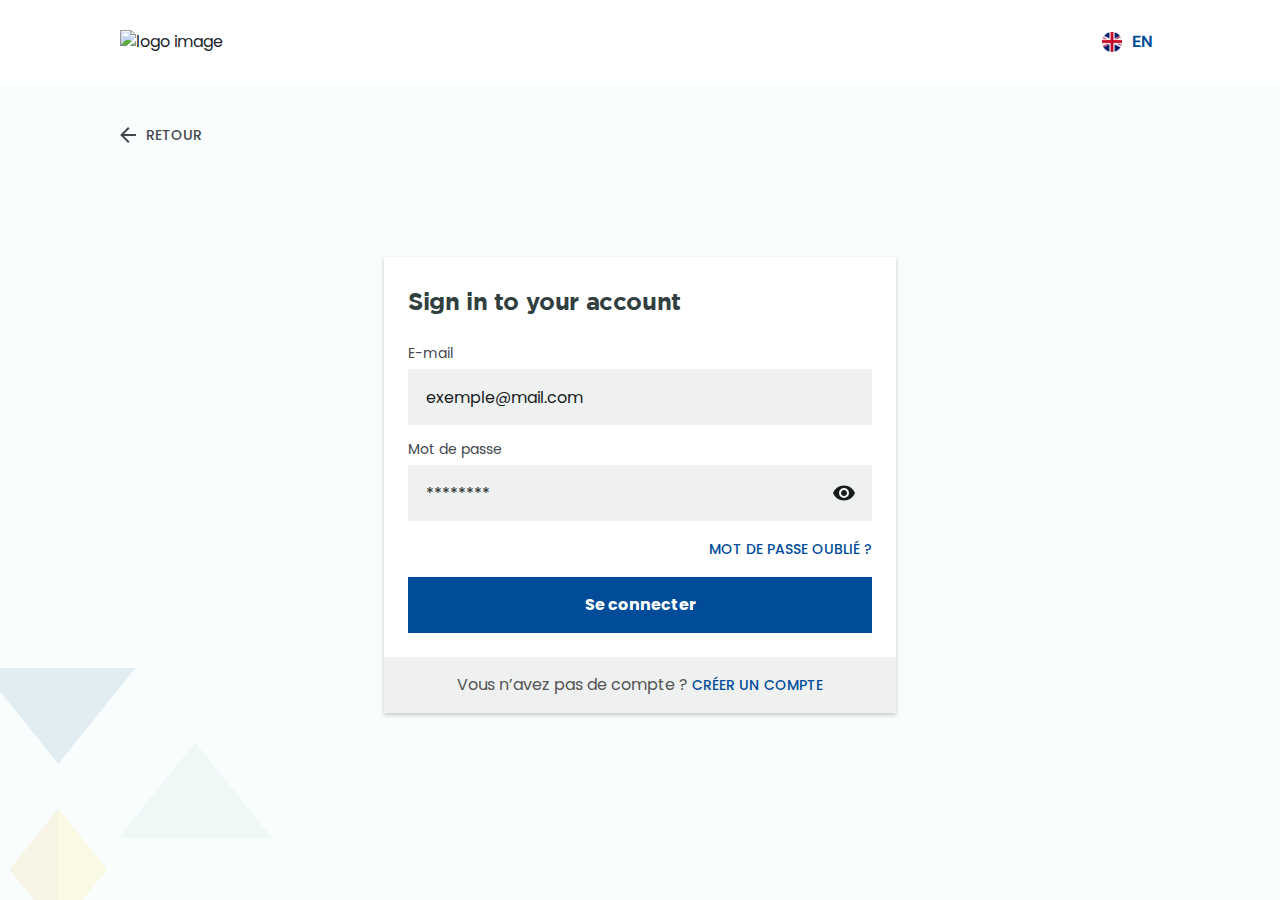
==== index.html @ 7debd629 "project init." ====
<!DOCTYPE html>
<html>
<head>
	<title>SEME CITY</title>
	<meta charset="UTF-8">
	<meta name="viewport" content="width=device-width, initial-scale=1.0">
	<link rel="stylesheet" href="css/bootstrap.min.css">
	<link rel="stylesheet" href="css/style.css">
	<link rel="icon" href="images/favicon.png">
</head>
<body>
	<header>
		<div class="full_header_row">
			<div class="logo_container">
				<img src="images/logo.svg" alt="logo image">
			</div>
			<div class="language_container">
				<div class="dropdown">
					<button class="btn dropdown-toggle" type="button" id="dropdownMenuButton" data-toggle="dropdown" aria-haspopup="true" aria-expanded="false" data-bs-toggle="dropdown">
						<img src="images/flag_en.png" alt="flag image"> EN
					</button>
					<ul class="dropdown-menu" aria-labelledby="dropdownMenuButton">
						<li>
							<a class="dropdown-item" href="javaScript:void(0);">
								<img src="images/flag_en.png" alt="flag image"> EN
							</a>
						</li>
						<li>
							<a class="dropdown-item" href="javaScript:void(0);">
								<img src="images/flag_en.png" alt="flag image"> EN
							</a>
						</li>
						<li>
							<a class="dropdown-item" href="javaScript:void(0);">
								<img src="images/flag_en.png" alt="flag image"> EN
							</a>
						</li>
						<li>
							<a class="dropdown-item" href="javaScript:void(0);">
								<img src="images/flag_en.png" alt="flag image"> EN
							</a>
						</li>
					</ul>
				</div>
			</div>
		</div>
	</header>

	<section class="sign_in_form_section">
		<div class="custom_container">
			<div class="back_button">
				<a href="#">
					<img src="images/back.svg" alt="back_arrow">
					Retour
				</a>
			</div>
		</div>
		<div class="custom_container sign_in_outter">
			<div class="sign_in_form_container">
				<div class="sign_in_form_body">
					<h3>Sign in to your account</h3>
					<form id="signInForm" method="get" action="">
						<div class="single_input_design_gray">
							<label class="form_label">E-mail</label>
							<input required class="form_input_gray" type="email" name="sign_in_email" placeholder="exemple@mail.com">
						</div>
						<div class="single_input_design_gray">
							<label class="form_label">Mot de passe</label>
							<span class="pass_hide_show">
								<img src="images/eye.svg" alt="eye icon">
							</span>
							<input required class="form_input_gray" type="password" name="sign_in_password" placeholder="********">
						</div>
						<div class="forgot_pass">
							<a href="#">Mot de passe oublié ?</a>
						</div>
						<div class="form_submit_button_or_reset">
							<button type="submit" class="btn submit_button">Se connecter</button>
						</div>
					</form>
				</div>
				<div class="sign_in_form_footer">
					<p>Vous n’avez pas de compte ? <a href="sign-up.html">Créer un compte</a></p>
				</div>
			</div>
		</div>
	</section>

	<script src="js/jquery.min.js"></script>
	<script src="js/popper.min.js"></script>
	<script src="js/bootstrap.min.js"></script>
	<script src="js/jquery.validate.min.js"></script>
	<script src="js/select2.min.js"></script>
	<script src="js/custom.js"></script>

	<script>
		$("#signInForm").validate({
			rules: {
				sign_in_email: {
					required: true,
					email: true
				},
				sign_in_password: {
					required: true
				}
			},
			messages: {
				sign_in_email: {
					required: "This field is required",
					email: "Please enter a valid email address"
				},
				sign_in_password: "This field is required",
			}
		});
	</script>
</body>
</html>
---- css/style.css ----
/*common css start*/
@import url('https://fonts.googleapis.com/css2?family=DM+Sans&family=Poppins&display=swap');

@font-face {
    font-family: 'Gotham';
    src: url('../fonts/Gotham-Bold.eot');
    src: url('../fonts/Gotham-Bold.eot?#iefix') format('embedded-opentype'),
    url('../fonts/Gotham-Bold.woff2') format('woff2'),
    url('../fonts/Gotham-Bold.woff') format('woff'),
    url('../fonts/Gotham-Bold.ttf') format('truetype');
    font-weight: bold;
    font-style: normal;
    font-display: swap;
}
* {
    box-sizing: border-box;
    margin: 0px;
    padding: 0px;
}
body, h1, h2, h3, h4, h5, h6, ul, li, p, a, span {
    margin: 0px;
    padding: 0px;
}
body {
    -webkit-font-smoothing: antialiased;
    -moz-font-smoothing: antialiased;
    -font-smoothing: antialiased;
    font-family: 'Poppins', sans-serif;
    background-color: #FAFDFD;
    position: relative;
    z-index: 1;
    min-height: 100vh;
}
body:after {
    content: "";
    position: absolute;
    bottom: 0px;
    left: 0;
    background-image: url(../images/logo_bg.png);
    z-index: -1;
    width: 273px;
    height: 232px;
}
a, button, input[type=submit], select {
    cursor: pointer;
}
a, a:hover, a:focus, 
button, button:hover, button:focus,
input, input:hover, input:focus, 
textarea, textarea:hover, textarea:focus,
select, select:hover, select:focus{
    outline: 0;
    box-shadow: none;
    text-decoration: none;
}
ul, ol, li{
    list-style: none;
}
img{
    max-width: 100%;
    display: block;
}
.custom_container {
    width: 100%;
    max-width: 1088px;
    padding-right: 24px;
    padding-left: 24px;
    margin-right: auto;
    margin-left: auto;
}
.single_input_design_gray {
    position: relative;
}
.form_input_gray {
    font-size: 16px;
    line-height: 24px;
    color: #191C1D;
    padding: 0px 16px;
    height: 56px;
    width: 100%;
    background: #EFF1F1;
    border: 2px solid transparent;
}
.form_input_gray:focus {
    border-color: #004C99;
}
label.form_label {
    font-weight: 400;
    font-size: 14px;
    line-height: 16px;
    color: #42474E;
    margin: 16px 0px 8px;
}
label.form_label span.required_mark {
    color: #DA1E28;
}
input.form_input_gray[type="password"] {
    padding-right: 72px;
}
.pass_hide_show {
    position: absolute;
    top: 42px;
    right: 2px;
    height: 52px;
    width: 52px;
    display: flex;
    align-items: center;
    justify-content: center;
    border: none;
    outline: none;
    box-shadow: none;
    background-color: transparent;
}
.pass_hide_show.show:before {
    content: "/";
    position: absolute;
    top: 0;
    bottom: 0;
    left: 0;
    right: 0;
    display: flex;
    align-items: center;
    justify-content: center;
    font-size: 20px;
    font-weight: 700;
    color: #191c1d;
}
.form_input_gray::-webkit-input-placeholder {
  color: #191C1D;
}
.form_input_gray:-ms-input-placeholder {
  color: #191C1D;
}
.form_input_gray::placeholder {
  color: #191C1D;
}
.form_submit_button_or_reset .submit_button {
    padding: 0px 16px;
    width: 100%;
    height: 56px;
    background-color: #004C99;
    border-radius: 0px;
    font-weight: 700;
    font-size: 16px;
    color: #FFFFFF;
    border: 2px solid #004C99;
}
.form_submit_button_or_reset .to_log_in_btn {
    padding: 0px 16px;
    width: 100%;
    height: 56px;
    background-color: transparent;
    border-radius: 0px;
    font-weight: 700;
    font-size: 16px;
    color: #004C99;
    border: 2px solid #004C99;
}
label.error {
    font-weight: 400;
    font-size: 14px;
    line-height: 16px;
    color: #DA1E28;
    margin: 8px 0px 0px;
    display: block;
}
/*common css end*/


/*header css start*/
header {
    background-color: #ffffff;
}
.full_header_row {
    display: flex;
    align-items: center;
    justify-content: space-between;
    padding: 24px;
    max-width: 1088px;
    margin: auto;
}
.dropdown-menu {
    padding: 5px;
    margin: 0;
    width: auto;
    min-width: auto;
    left: auto !important;
    right: 0;
}
.dropdown-menu li .dropdown-item {
    display: flex;
    align-items: center;
    padding: 7px;
    font-family: 'DM Sans', sans-serif;
}
.dropdown-menu li .dropdown-item img {
    max-width: 20px;
    margin-right: 10px;
}
.dropdown-toggle {
    display: flex;
    align-items: center;
    padding: 7px;
    font-family: 'DM Sans', sans-serif;
    font-weight: 700;
    font-size: 16px;
    line-height: 21px;
    color: #014D98;
    background-color: transparent !important;
    outline: none !important;
    border: none !important;
    box-shadow: none !important;
    margin-left: auto;
}
.dropdown-toggle::after {
    display: none;
}
.dropdown-toggle img {
    max-width: 20px;
    margin-right: 10px;
}
/*header css end*/

/*back button css start*/
.back_button {
    padding: 40px 0px;
}
.back_button a {
    display: flex;
    align-items: center;
    font-style: normal;
    font-weight: 500;
    font-size: 14px;
    line-height: 24px;
    text-transform: uppercase;
    color: #42474E;
    position: relative;
    z-index: 1;
}
.back_button a img {
    margin-right: 10px;
    max-width: 16px;
    max-height: 16px;
}
/*back button css end*/

/*sign in form css start*/
.sign_in_outter {
    padding-top: 110px;
    padding-bottom: 110px;
}
.sign_in_form_body h3 {
    font-family: 'Gotham';
    font-weight: 700;
    font-size: 24px;
    line-height: 40px;
    letter-spacing: -0.4px;
    color: #313F41;
    margin-bottom: 8px;
}
.sign_in_form_container {
    display: block;
    width: 100%;
    max-width: 512px;
    background: #FFFFFF;
    box-shadow: 0px 2px 4px rgba(68, 82, 82, 0.3);
    margin: auto;
}
.sign_in_form_container .sign_in_form_body {
    padding: 24px;
}
.sign_in_form_container .sign_in_form_footer {
    padding: 16px;
    background: #EFF1F1;
    text-align: center;
}
.sign_in_form_container .sign_in_form_footer p {
    font-weight: 400;
    font-size: 16px;
    line-height: 24px;
    color: #545454;
}
.sign_in_form_container .sign_in_form_footer p a {
    font-weight: 500;
    font-size: 14px;
    line-height: 24px;
    letter-spacing: 0.1px;
    text-transform: uppercase;
    color: #004C99;
}
.forgot_pass {
    text-align: right;
    margin: 16px 0px;
}
.forgot_pass a {
    font-weight: 500;
    font-size: 14px;
    line-height: 24px;
    letter-spacing: inherit;
    text-transform: uppercase;
    color: #004C99;
}
/*sign in form css end*/

/*welcome section css start*/
.welcome_outter {
    position: relative;
    top: -64px;
    max-width: 704px;
    padding-left: 8px;
    padding-right: 8px;
}
.custom_container.welcome_outter{
    padding-left: 8px;
    padding-right: 8px;
}
.welcome_outter .custom_row {
    display: flex;
    margin-left: -8px;
    margin-right: -8px;
    flex-wrap: wrap;
}
.welcome_outter .custom_col_12 {
    flex: 0 0 100%;
    max-width: 100%;
    width: 100%;
    padding-left: 8px;
    padding-right: 8px;
}
.welcome_outter .custom_col_6 {
    flex: 0 0 50%;
    max-width: 50%;
    width: 50%;
    padding-left: 8px;
    padding-right: 8px;
}
.welcome_content {
    text-align: center;
}
.welcome_content h3 {
    font-weight: 600;
    font-size: 24px;
    line-height: 32px;
    color: #000000;
    margin-bottom: 16px;
}
.welcome_content p {
    font-weight: 400;
    font-size: 16px;
    line-height: 24px;
    color: #002245;
    margin-bottom: 32px;
}

.acc_type_card {
    display: flex;
    flex-direction: column;
    align-items: center;
    padding: 40px 8px;
    background: #FFFFFF;
    border: 2px solid #E6F3FF;
    border-radius: 24px;
    text-align: center;
}
.acc_type_card img {
    width: 120px;
    height: 120px;
    margin-bottom: 24px;
}
.acc_type_card h4 {
    font-style: normal;
    font-weight: 600;
    font-size: 24px;
    line-height: 32px;
    color: #42474E;
    margin-bottom: 8px;
}
.acc_type_card p {
    font-weight: 400;
    font-size: 16px;
    line-height: 24px;
    color: #191C1D;
}
/*welcome section css end*/




/*select2 css start*/
.select2.select2-container {
    width: 100% !important;
}

.select2-selection--single {
    display: table !important;
    width: 100%;
}
.select2-selection--single .select2-selection__rendered {
    font-size: 16px !important;
    line-height: 24px !important;
    color: #191C1D !important;
    padding: 14px 40px 14px 16px !important;
    height: 56px !important;
    width: 100% !important;
    background: #FFFFFF !important;
    border: 2px solid transparent !important;
    border-bottom-color: #5C5F5F !important;
    background-image: url(../images/down.svg) !important;
    background-position: center right 16px !important;
    background-repeat: no-repeat !important;
    display: table !important;
}
.select2-selection--single:focus .select2-selection__rendered {
    border-bottom-color: #004C99 !important;
}
.select2-selection--single .select2-selection__arrow {
    display: none !important;
}
.select2-selection--multiple {
    display: flex !important;
    flex-direction: column-reverse !important;
    position: relative !important;
}
.select2.select2-container .selection .select2-selection {
    border: none !important;
    outline: none !important;
    background: transparent !important;
    padding: 0px !important;
}
.select2-selection--multiple span.select2-search textarea {
    font-size: 16px !important;
    line-height: 24px;
    color: #191C1D;
    padding: 16px 40px 16px 16px !important;
    height: 56px !important;
    width: 100% !important;
    background: #FFFFFF !important;
    border: 2px solid transparent !important;
    border-bottom-color: #5C5F5F !important;
    margin: 0px 0px 16px !important;
    background-image: url(../images/down.svg) !important;
    background-position: center right 16px !important;
    background-repeat: no-repeat !important;
}
.select2-selection__rendered {
    display: flex !important;
    flex-wrap: wrap !important;
    align-items: center;
}
.select2-selection--multiple .select2-selection__rendered:before {
    content: "Sélectionnés";
    display: block;
    font-weight: 700;
    font-size: 16px;
    line-height: 24px;
    color: #42474E;
    width: 100%;
    margin-top: 24px;
    margin-bottom: 8px;
}
.select2-selection__rendered li {
    display: flex !important;
    flex-direction: row-reverse !important;
    align-items: center;
    padding: 2px 16px !important;
    height: auto !important;
    background: rgba(200, 219, 237, 0.5) !important;
    border-radius: 4px !important;
    border: none !important;
    margin: 0px 12px 16px 0px !important;
}
.select2-selection__rendered li .select2-selection__choice__remove {
    position: relative !important;
    border: none !important;
    background: transparent !important;
    color: #002F64 !important;
    font-size: 24px !important;
    padding: 0px 5px !important;
}
.select2-selection__rendered li .select2-selection__choice__display{
    font-weight: 400;
    font-size: 14px !important;
    line-height: 20px !important;
    color: #191C1D !important;
    padding: 0px 5px !important;
}
.option_dropdown_container .select2-container {
    top: 108px !important;
}
.option_dropdown_container .select2-container .select2-dropdown {
    border: none !important;
    border-radius: 0 !important;
    background: #FFFFFF !important;
    box-shadow: 0px 3px 5px rgba(49, 63, 65, 0.15), 0px 0px 1px rgba(49, 63, 65, 0.05) !important;
    border-radius: 8px !important;
    overflow: hidden !important;
}
.option_dropdown_container .select2-results__options::-webkit-scrollbar {
  width: 0px;
}
.option_dropdown_container .select2-results__options::-webkit-scrollbar-track {
  background: #f1f1f1;
}
.option_dropdown_container .select2-results__options::-webkit-scrollbar-thumb {
  background: #888;
}
.option_dropdown_container .select2-results__options::-webkit-scrollbar-thumb:hover {
  background: #555;
}
.option_dropdown_container .select2-results__options {
    max-height: 120px !important;
}
.option_dropdown_container .select2-results__options li {
    font-weight: 400;
    font-size: 14px;
    line-height: 16px;
    padding: 12px 40px 12px 16px !important;
    color: #5C5F5F !important;
    background-color: #FFFFFF !important;
    background-image: url(../images/radio.svg) !important;
    background-position: center right 16px !important;
    background-repeat: no-repeat !important;
}
.option_dropdown_container .select2-results__options li.select2-results__option--selected {
    background-color: #E8F1FF !important;
    background-image: url(../images/radio_selected.svg) !important;
    background-position: center right 16px !important;
    background-repeat: no-repeat !important;
}
.option_dropdown_container .select2-results__options li.select2-results__option.select2-results__message {
    background-image: none !important;
    text-align: center;
}
/*select2 css end*/

/*form side content css start*/
.form_personnel, .form_entreprise, .form_common {
    padding-bottom: 110px;
}
.form_personnel .custom_container, .form_entreprise .custom_container, .form_common .custom_container {
    padding-right: 52px;
    padding-left: 52px;
    max-width: 1144px;
}
.form_personnel .custom_row, .form_entreprise .custom_row, .form_common .custom_row {
    display: flex;
    flex-wrap: wrap;
    margin-right: -52px;
    margin-left: -52px;
}
.form_personnel .custom_col_5, .form_entreprise .custom_col_5, .form_common .custom_col_5 {
    padding-right: 52px;
    padding-left: 52px;
    flex: 0 0 46%;
    max-width: 46%;
}
.form_personnel .custom_col_7, .form_entreprise .custom_col_7, .form_common .custom_col_7 {
    padding-right: 52px;
    padding-left: 52px;
    flex: 0 0 54%;
    max-width: 54%;
}

.form_side_content h2 {
    font-weight: 700;
    font-size: 40px;
    line-height: 56px;
    color: #191C1D;
}
.form_side_content h3 {
    font-weight: 600;
    font-size: 24px;
    line-height: 32px;
    color: #191C1D;
    margin-top: 40px;
}
.form_side_content ul {
    margin-top: 8px;
}
.form_side_content ul li {
    margin-top: 32px;
    padding-left: 40px;
    position: relative;
}
.form_side_content ul li:after {
    content: "";
    background-image: url(../images/bullet.svg);
    height: 24px;
    width: 24px;
    position: absolute;
    left: 0px;
    top: 4px;
}
.form_side_content ul li h4 {
    font-weight: 600;
    font-size: 24px;
    line-height: 32px;
    color: #42474E;
}
.form_side_content ul li p {
    font-weight: 400;
    font-size: 16px;
    line-height: 24px;
    color: #191C1D;
    margin-top: 16px;
}
.form_side_content p {
    font-weight: 400;
    font-size: 16px;
    line-height: 24px;
    color: #191C1D;
    margin-top: 16px;
    margin-bottom: 24px;
}
.form_personnel .form_submit_button_or_reset, .form_entreprise .form_submit_button_or_reset, .form_common .form_submit_button_or_reset {
    margin-top: 24px;
}
h5.form_title {
    font-weight: 700;
    font-size: 16px;
    line-height: 24px;
    color: #42474E;
    margin-top: 40px;
}
.form_personnel label.form_label, .form_entreprise label.form_label, .form_common label.form_label {
    margin-top: 24px;
}
.hide_desktop {
    display: none;
}
.hide_mobile {
    display: block;
}

.form_personnel.step_one {
    position: relative;
    top: -64px;
}
.form_side_content h2.hide_desktop + h3 {
    margin-top: 64px;
}
.form_personnel .pass_hide_show,
.form_entreprise .pass_hide_show {
    top: 50px;
}

.custom_form_row {
    display: flex;
    flex-wrap: wrap;
    margin-left: -8px;
    margin-right: -8px;
}
.custom_form_col_6 {
    flex: 0 0 50%;
    max-width: 50%;
    padding-left: 8px;
    padding-right: 8px;
}
.custom_form_col_12 {
    flex: 0 0 100%;
    max-width: 100%;
    padding-left: 8px;
    padding-right: 8px;
}

.custom_checkbox {
    padding: 24px 0px 0px;
}
.custom_checkbox input[type="checkbox"] {
    position: absolute;
    visibility: hidden;
    opacity: 0;
    height: 0px;
    width: 0px;
}
.custom_checkbox input[type="checkbox"] + label.form_label {
    margin: 0px;
    padding-left: 40px;
    font-weight: 400;
    font-size: 16px;
    line-height: 24px;
    color: #42474E;
    position: relative;
    display: block;
    cursor: pointer;
}
.custom_checkbox input[type="checkbox"] + label.form_label:after {
    content: "";
    position: absolute;
    top: 0px;
    left: 0px;
    height: 24px;
    width: 24px;
    border: 1.5px solid #42474E;
    border-radius: 4px;
}
.custom_checkbox input[type="checkbox"]:checked + label.form_label:after {
    background-image: url(../images/checkbox_check.svg);
    background-size: 18px;
    background-repeat: no-repeat;
    background-position: center;
}
.confidential {
    font-weight: 500;
    font-size: 14px;
    line-height: 24px;
    letter-spacing: 0.1px;
    text-transform: uppercase;
    color: #004C99;
    margin-left: 40px;
    margin-top: 16px;
    display: table;
}

.personnel_step_two form, .common_step_three form {
    background-color: #F2F9FF;
    border-radius: 8px;
    padding: 0px 16px 24px;
    margin: 0px -8px;
}

.custom_checkbox_list {
    margin-top: 8px;
    display: flex;
    flex-wrap: wrap;
}
.custom_checkbox_list input[type="checkbox"] {
    display: none;
}
.custom_checkbox_list input[type="checkbox"] + label {
    margin: 0px 12px 12px 0px !important;
    height: 40px;
    border: 2px solid #C8DBED;
    padding: 8px 16px;
    border-radius: 4px;
    font-weight: 400;
    font-size: 14px;
    line-height: 20px;
    color: #191C1D;
    display: flex;
    align-items: center;
    justify-content: center;
}
.custom_checkbox_list input[type="checkbox"] + label:last-child {
    margin-right: 0px !important;
}
.custom_checkbox_list input[type="checkbox"]:checked + label {
    background-color: rgba(200, 219, 237, 0.5);
}
/*form side content css end*/




/*responsive css start*/
@media (max-width: 1365px) {
    .sign_in_outter {
        padding-top: 70px;
        padding-bottom: 70px;
    }
    .form_personnel, .form_entreprise, .form_common {
        padding-bottom: 70px;
    }
    .form_personnel .custom_container,
    .form_entreprise .custom_container,
    .form_common .custom_container {
        padding-right: 24px;
        padding-left: 24px;
        max-width: 1088px;
    }
    .form_personnel .custom_row,
    .form_entreprise .custom_row,
    .form_common .custom_row {
        margin-right: -24px;
        margin-left: -24px;
    }
    .form_personnel .custom_col_5,
    .form_entreprise .custom_col_5,
    .form_common .custom_col_5 {
        padding-right: 24px;
        padding-left: 24px;
    }
    .form_personnel .custom_col_7,
    .form_entreprise .custom_col_7,
    .form_common .custom_col_7 {
        padding-right: 24px;
        padding-left: 24px;
    }
}
@media (max-width: 991px) {
    body:after {
        display: none;
    }
    .pass_hide_show {
        height: 32px;
        width: 32px;
    }
    .form_personnel .pass_hide_show,
    .form_entreprise .pass_hide_show {
        top: 42px;
    }
    input.form_input_gray[type="password"] {
        padding-right: 48px;
    }
    .form_input_gray {
        height: 36px;
    }
    .back_button {
        padding: 20px 0px;
    }
    .custom_container {
        padding-right: 16px;
        padding-left: 16px;
    }
    .sign_in_outter {
        padding-top: 50px;
        padding-bottom: 50px;
    }
    .full_header_row {
        padding: 16px;
    }
    .logo_container img {
        max-height: 26px;
    }
    .sign_in_form_container .sign_in_form_body {
        padding: 24px 16px;
    }
    .welcome_outter {
        top: 0px;
    }
    .form_personnel.step_one {
        top: 0;
    }
    .form_side_content h2.hide_desktop + h3 {
        margin-top: 0px;
    }
    .select2-selection--single .select2-selection__rendered,
    .select2-selection--multiple span.select2-search textarea {
        padding: 4px 40px 4px 16px !important;
        height: 36px !important;
    }
    .option_dropdown_container .select2-container {
        top: 80px !important;
    }
    .form_personnel, .form_entreprise, .form_common {
        padding-bottom: 50px;
    }
    .form_personnel .custom_container,
    .form_entreprise .custom_container,
    .form_common .custom_container {
        padding-right: 16px;
        padding-left: 16px;
    }
    .form_personnel .custom_row,
    .form_entreprise .custom_row,
    .form_common .custom_row {
        margin-right: -16px;
        margin-left: -16px;
    }
    .form_personnel .custom_col_5,
    .form_entreprise .custom_col_5,
    .form_common .custom_col_5 {
        padding-right: 16px;
        padding-left: 16px;
    }
    .form_personnel .custom_col_7,
    .form_entreprise .custom_col_7,
    .form_common .custom_col_7 {
        padding-right: 16px;
        padding-left: 16px;
    }
    .form_side_content h2 {
        font-size: 24px;
        line-height: 32px;
    }
    .form_side_content h3 {
        font-size: 16px;
        line-height: 24px;
        margin-top: 24px;
    }
    .form_side_content ul {
        margin-top: 0px;
        margin-bottom: 24px;
    }
    .form_side_content ul li {
        margin-top: 16px;
    }
    .form_side_content ul li h4 {
        font-size: 16px;
        line-height: 24px;
    }
    .form_side_content ul li p {
        font-size: 14px;
        line-height: 20px;
        margin-top: 8px;
    }
    .form_side_content p {
        font-size: 14px;
        line-height: 20px;
        margin-top: 8px;
    }
    .form_personnel label.form_label, .form_entreprise label.form_label, .form_common label.form_label {
        margin-top: 16px;
    }
    .form_personnel .form_submit_button_or_reset, .form_entreprise .form_submit_button_or_reset, .form_common .form_submit_button_or_reset {
        margin-top: 16px;
    }
    .personnel_step_two form, .common_step_three form {
        padding: 0px 16px 16px;
    }
}
@media (max-width: 767px) {
    .custom_container.welcome_outter {
        padding-left: 16px;
        padding-right: 16px;
    }
    .welcome_outter .custom_row {
        margin-left: -16px;
        margin-right: -16px;
    }
    .welcome_outter .custom_col_12, .welcome_outter .custom_col_6 {
        flex: 0 0 100%;
        max-width: 100%;
        width: 100%;
        padding-left: 16px;
        padding-right: 16px;
    }
    .acc_type_card {
        margin: 10px 0px;
    }
    .form_personnel .custom_col_5,
    .form_entreprise .custom_col_5,
    .form_common .custom_col_5 {
        flex: 0 0 100%;
        max-width: 100%;
    }
    .form_personnel .custom_col_7,
    .form_entreprise .custom_col_7,
    .form_common .custom_col_7 {
        flex: 0 0 100%;
        max-width: 100%;
    }
    .custom_form_col_6 {
        flex: 0 0 100%;
        max-width: 100%;
    }
    h5.form_title {
        margin-top: 24px;
    }
    .hide_desktop {
        display: block;
    }
    .hide_mobile {
        display: none;
    }
    .form_side_content h2.hide_desktop + h3 {
        margin-top: 24px;
    }
}
@media (max-width: 575px) {
    .sign_in_outter {
        padding-top: 30px;
        padding-bottom: 30px;
    }
    .sign_in_form_body h3 {
        font-size: 16px;
        line-height: 24px;
        margin-bottom: 0px;
    }
    .forgot_pass a {
        font-size: 10px;
    }
    .sign_in_form_container .sign_in_form_footer p {
        font-size: 12px;
    }
    .sign_in_form_container .sign_in_form_footer p a {
        font-size: 10px;
    }
    .welcome_content {
        text-align: left;
    }
    .welcome_content h3 {
        font-size: 16px;
        line-height: 24px;
    }
    .welcome_content p {
        font-size: 14px;
        line-height: 20px;
        margin-bottom: 8px;
    }
    .acc_type_card img {
        width: 56px;
        height: 56px;
        margin-bottom: 16px;
    }
    .acc_type_card h4 {
        font-size: 16px;
        line-height: 24px;
    }
    .acc_type_card p {
        font-size: 14px;
        line-height: 20px;
    }
    .form_personnel {
        padding-bottom: 30px;
    }
}
/*responsive css end*/
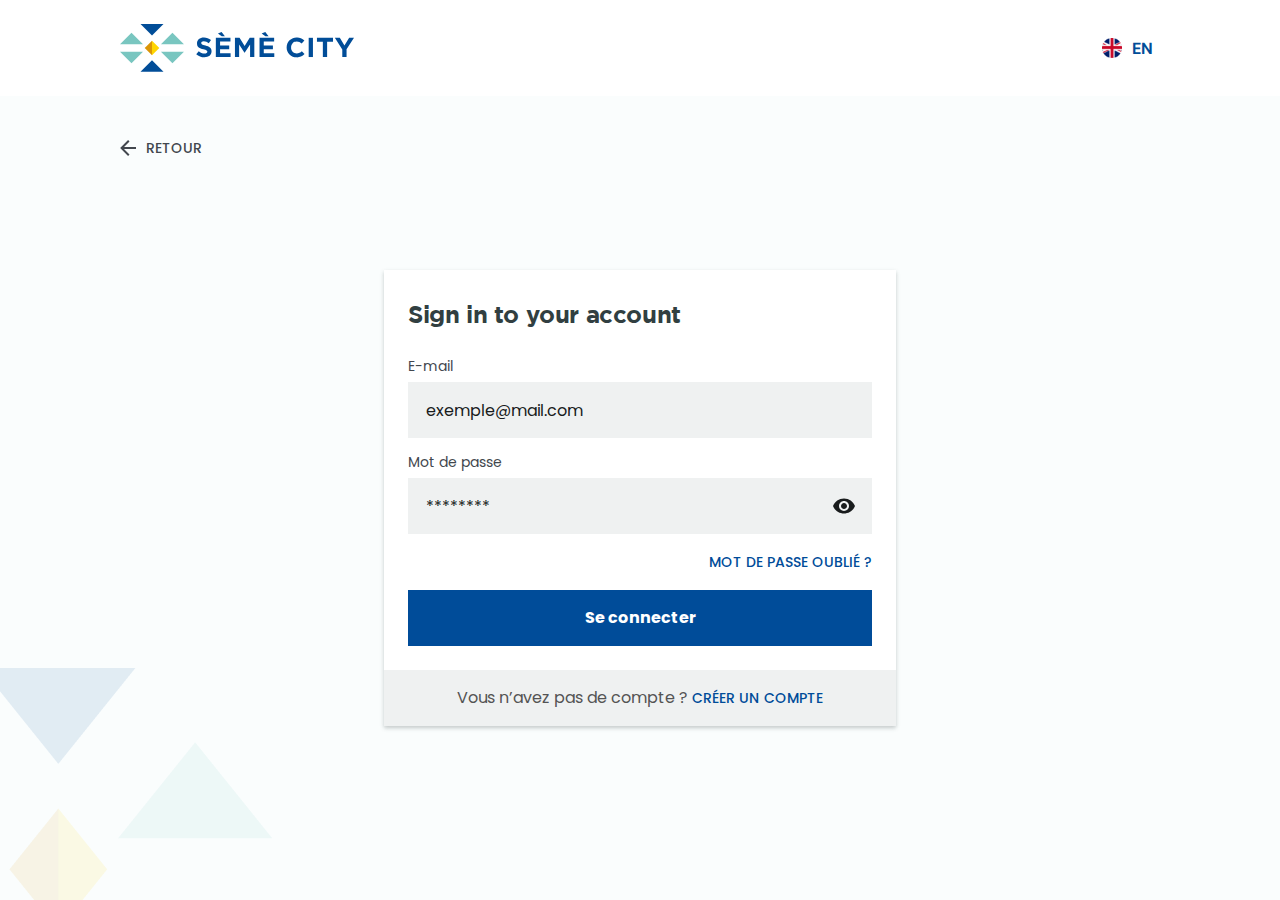
==== commit fbfc872f: "project init." ====
--- a/index.html
+++ b/index.html
@@ -12,7 +12,7 @@
 	<header>
 		<div class="full_header_row">
 			<div class="logo_container">
-				<img src="images/logo.svg" alt="logo image">
+				<img src="images/logo_image.svg" alt="logo image">
 			</div>
 			<div class="language_container">
 				<div class="dropdown">
